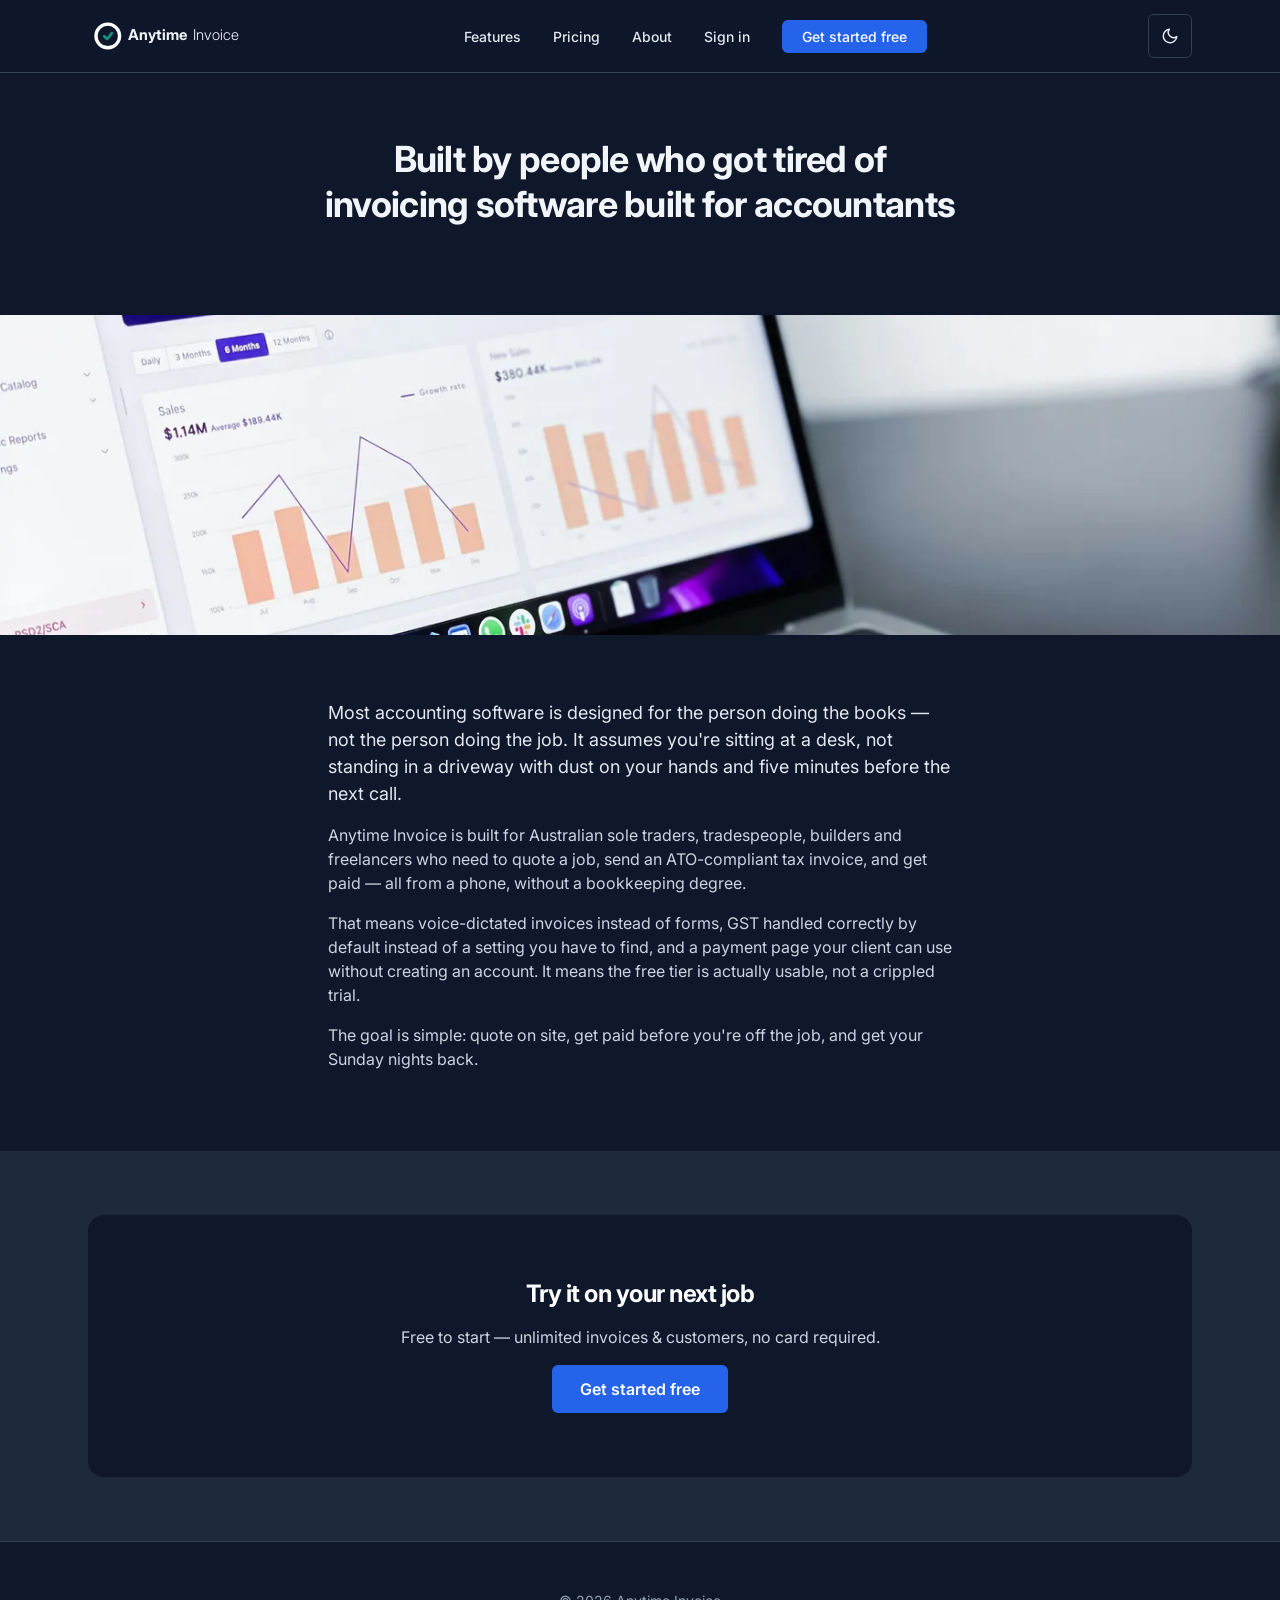
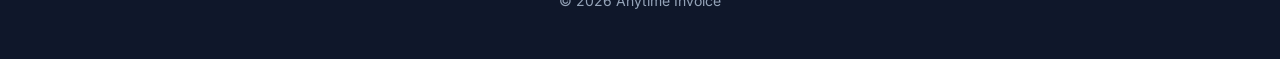
==== about.html @ 4e5fbca1 "Share theme with the app via a cookie on .anytimeinvoice.com.au Co-Authored-By: Claude Sonnet 5.5 <n" ====
<!DOCTYPE html>
<html lang="en-AU">
<head>
  <meta charset="UTF-8">
  <script>
    (function () {
      try {
        // Theme is shared with the app via a cookie on .anytimeinvoice.com.au
        // (assets/theme.js writes it); localStorage is the per-origin fallback.
        var m = document.cookie.match(/(?:^|; )theme=(light|dark|system)/);
        var saved = m ? m[1] : localStorage.getItem('theme');
        if (saved === 'system') {
          saved = matchMedia('(prefers-color-scheme: light)').matches ? 'light' : 'dark';
        }
        if (saved === 'light' || saved === 'dark') {
          document.documentElement.setAttribute('data-theme', saved);
        }
      } catch (e) {}
    })();
  </script>
  <meta name="viewport" content="width=device-width, initial-scale=1.0">
  <title>About — Anytime Invoice</title>
  <meta name="description" content="Anytime Invoice is built for Australian tradies, builders and freelancers who'd rather be on the tools than doing the books.">
  <link rel="canonical" href="https://anytimeinvoice.com.au/about.html">
  <link rel="icon" type="image/svg+xml" href="assets/favicon.svg">
  <link rel="preconnect" href="https://fonts.googleapis.com">
  <link rel="preconnect" href="https://fonts.gstatic.com" crossorigin>
  <link href="https://fonts.googleapis.com/css2?family=Inter:wght@400;500;600;700&display=swap" rel="stylesheet">
  <link rel="stylesheet" href="assets/styles.css">

  <meta property="og:type" content="website">
  <meta property="og:site_name" content="Anytime Invoice">
  <meta property="og:url" content="https://anytimeinvoice.com.au/about.html">
  <meta property="og:title" content="About — Anytime Invoice">
  <meta property="og:description" content="Anytime Invoice is built for Australian tradies, builders and freelancers who'd rather be on the tools than doing the books.">
  <meta property="og:image" content="https://anytimeinvoice.com.au/assets/og-image.png">
  <meta property="og:image:width" content="1200">
  <meta property="og:image:height" content="630">
  <meta name="twitter:card" content="summary_large_image">
  <meta name="twitter:title" content="About — Anytime Invoice">
  <meta name="twitter:description" content="Anytime Invoice is built for Australian tradies, builders and freelancers who'd rather be on the tools than doing the books.">
  <meta name="twitter:image" content="https://anytimeinvoice.com.au/assets/og-image.png">

  <script type="application/ld+json">
  {
    "@context": "https://schema.org",
    "@type": "BreadcrumbList",
    "itemListElement": [
      { "@type": "ListItem", "position": 1, "name": "Home", "item": "https://anytimeinvoice.com.au/" },
      { "@type": "ListItem", "position": 2, "name": "About", "item": "https://anytimeinvoice.com.au/about.html" }
    ]
  }
  </script>
</head>
<body>

  <nav class="nav">
    <div class="wrap">
      <a href="/"><svg class="nav-logo" viewBox="0 0 350 100" width="350" height="100" fill="none" role="img" aria-label="Anytime Invoice">
          <g transform="translate(10, 15) scale(0.583)">
            <rect x="2" y="2" width="116" height="116" rx="26" fill="#0F172A"></rect>
            <circle cx="60" cy="60" r="46" fill="none" stroke="#FFFFFF" stroke-width="13"></circle>
            <rect x="43" y="43" width="34" height="34" fill="#0F172A"></rect>
            <path d="M46 61 L57 72 L76 49" fill="none" stroke="#0d9488" stroke-width="10" stroke-linecap="round" stroke-linejoin="round"></path>
          </g>
          <text x="90" y="58" font-family="Inter, system-ui, sans-serif" font-size="34" font-weight="700" fill="currentColor">Anytime</text>
          <text x="238" y="58" font-family="Inter, system-ui, sans-serif" font-size="34" font-weight="300" fill="currentColor">Invoice</text>
        </svg></a>
      <ul class="nav-links" id="nav-links">
        <li><a href="/features.html">Features</a></li>
        <li><a href="/pricing.html">Pricing</a></li>
        <li><a href="/about.html">About</a></li>
        <li><a href="https://app.anytimeinvoice.com.au/sign-in">Sign in</a></li>
        <li><a href="https://app.anytimeinvoice.com.au/sign-up" class="nav-cta">Get started free</a></li>
      </ul>
      <button class="theme-toggle" id="theme-toggle" type="button" aria-label="Toggle dark mode">
        <svg class="icon-sun" viewBox="0 0 24 24" width="18" height="18" fill="none" stroke="currentColor" stroke-width="2" stroke-linecap="round" stroke-linejoin="round"><circle cx="12" cy="12" r="4"/><path d="M12 2v2M12 20v2M4.93 4.93l1.41 1.41M17.66 17.66l1.41 1.41M2 12h2M20 12h2M6.34 17.66l-1.41 1.41M19.07 4.93l-1.41 1.41"/></svg>
        <svg class="icon-moon" viewBox="0 0 24 24" width="18" height="18" fill="none" stroke="currentColor" stroke-width="2" stroke-linecap="round" stroke-linejoin="round"><path d="M21 12.79A9 9 0 1 1 11.21 3 7 7 0 0 0 21 12.79z"/></svg>
      </button>
      <button class="nav-mobile-toggle" id="nav-toggle" type="button" aria-label="Menu" aria-expanded="false" aria-controls="nav-links">
        <svg class="icon-menu" viewBox="0 0 24 24" width="22" height="22" fill="none" stroke="currentColor" stroke-width="2" stroke-linecap="round" stroke-linejoin="round"><line x1="3" y1="6" x2="21" y2="6"/><line x1="3" y1="12" x2="21" y2="12"/><line x1="3" y1="18" x2="21" y2="18"/></svg>
        <svg class="icon-close" viewBox="0 0 24 24" width="22" height="22" fill="none" stroke="currentColor" stroke-width="2" stroke-linecap="round" stroke-linejoin="round"><line x1="18" y1="6" x2="6" y2="18"/><line x1="6" y1="6" x2="18" y2="18"/></svg>
      </button>
    </div>
  </nav>

  <header class="hero" style="padding: var(--space-16) 0;">
    <div class="wrap">
      <h1 style="font-size: var(--text-4xl);">Built by people who got tired of invoicing software built for accountants</h1>
    </div>
  </header>

  <section class="full-photo-bg about-complexity-bg" role="img" aria-label="An overwhelming analytics dashboard with dense charts and numbers"></section>

  <section>
    <div class="wrap" style="max-width: 42rem;">
      <p style="font-size: var(--text-lg); color: var(--text-strong);">Most accounting software is designed for the person doing the books — not the person doing the job. It assumes you're sitting at a desk, not standing in a driveway with dust on your hands and five minutes before the next call.</p>
      <p>Anytime Invoice is built for Australian sole traders, tradespeople, builders and freelancers who need to quote a job, send an ATO-compliant tax invoice, and get paid — all from a phone, without a bookkeeping degree.</p>
      <p>That means voice-dictated invoices instead of forms, GST handled correctly by default instead of a setting you have to find, and a payment page your client can use without creating an account. It means the free tier is actually usable, not a crippled trial.</p>
      <p>The goal is simple: quote on site, get paid before you're off the job, and get your Sunday nights back.</p>
    </div>
  </section>

  <section style="background: var(--surface-alt);">
    <div class="wrap">
      <div class="cta-band">
        <h2>Try it on your next job</h2>
        <p>Free to start — unlimited invoices &amp; customers, no card required.</p>
        <a href="https://app.anytimeinvoice.com.au/sign-up" class="btn btn-primary">Get started free</a>
      </div>
    </div>
  </section>

  <footer>
    <div class="wrap">
      <p>&copy; 2026 Anytime Invoice</p>
    </div>
  </footer>

  <script defer src="/_vercel/insights/script.js"></script>
  <script defer src="assets/theme.js"></script>
</body>
</html>
---- assets/styles.css ----
/* ───────────────────────────────────────────────────────────────────────
   Anytime Invoice — marketing site styles
   Tokens lifted directly from the Anytime Invoice Design System
   (claude.ai/design project 9eb07b3c-6d69-437f-91e7-3c1ad679ca2a) so this
   transition-period static site matches the real product's brand.
   ─────────────────────────────────────────────────────────────────────── */

:root {
  /* Brand */
  --brand-blue: #2563eb;
  --brand-blue-hover: #1d4ed8;
  --brand-blue-soft: #eff6ff;
  --brand-teal: #0d9488;
  --brand-teal-hover: #0f766e;
  --brand-teal-soft: #f0fdfa;
  --brand-ink: #0f172a;

  /* Neutral ramp */
  --slate-50: #f8fafc;
  --slate-100: #f1f5f9;
  --slate-200: #e2e8f0;
  --slate-300: #cbd5e1;
  --slate-500: #64748b;
  --slate-600: #475569;
  --slate-800: #1e293b;
  --slate-900: #0f172a;
  --white: #ffffff;

  /* Type */
  --font-sans: "Inter", system-ui, -apple-system, "Segoe UI", Roboto, sans-serif;
  --text-sm: 0.875rem;
  --text-base: 1rem;
  --text-lg: 1.125rem;
  --text-xl: 1.25rem;
  --text-2xl: 1.5rem;
  --text-3xl: 1.875rem;
  --text-4xl: 2.25rem;
  --text-5xl: 3rem;

  /* Spacing / radius / shadow */
  --space-2: 0.5rem;
  --space-4: 1rem;
  --space-6: 1.5rem;
  --space-8: 2rem;
  --space-12: 3rem;
  --space-16: 4rem;
  --space-20: 5rem;
  --radius-md: 0.375rem;
  --radius-lg: 0.75rem;
  --radius-xl: 1rem;
  --shadow-sm: 0 1px 3px 0 rgba(15, 23, 42, 0.08), 0 1px 2px -1px rgba(15, 23, 42, 0.08);
  --shadow-md: 0 4px 6px -1px rgba(15, 23, 42, 0.08), 0 2px 4px -2px rgba(15, 23, 42, 0.06);
  --shadow-lg: 0 10px 15px -3px rgba(15, 23, 42, 0.10), 0 4px 6px -4px rgba(15, 23, 42, 0.05);
  --container-max: 72rem;

  /* Semantic theme tokens — DARK is the default appearance (site-wide
     decision, not tied to OS preference). Light mode is opt-out only, via
     the toggle setting data-theme="light" (persisted to localStorage).
     --white/--brand-ink/etc. above stay their literal colors always,
     since several rules (button text on blue, headline text over photos,
     the CTA band's own dark background) depend on them NOT changing when
     the page theme flips. --on-dark is the fixed-white counterpart for
     exactly those cases. */
  --surface: #0f172a;
  --surface-alt: #1e293b;
  --heading: #f1f5f9;
  --text: #cbd5e1;
  --text-strong: #e2e8f0;
  --text-muted: #94a3b8;
  --border: #334155;
  --nav-bg: rgba(15, 23, 42, 0.85);
  --icon-soft: #1e3a5f;
  --on-dark: #ffffff;
  --link: #60a5fa; /* brand-blue is 3.6:1 on the dark surface; this is 7:1 */
}

:root[data-theme="light"] {
  --surface: var(--white);
  --surface-alt: var(--slate-50);
  --heading: var(--brand-ink);
  --text: var(--slate-600);
  --text-strong: var(--slate-800);
  --text-muted: var(--slate-500);
  --border: var(--slate-200);
  --nav-bg: rgba(255, 255, 255, 0.9);
  --icon-soft: var(--brand-blue-soft);
  --link: var(--brand-blue);
}

* { box-sizing: border-box; }
html { scroll-behavior: smooth; }
@media (prefers-reduced-motion: reduce) { html { scroll-behavior: auto; } * { transition: none !important; } }
body {
  margin: 0;
  font-family: var(--font-sans);
  color: var(--text-strong);
  background: var(--surface);
  line-height: 1.5;
  -webkit-font-smoothing: antialiased;
}
h1, h2, h3 { color: var(--heading); line-height: 1.25; letter-spacing: -0.02em; margin: 0 0 var(--space-4); }
p { margin: 0 0 var(--space-4); color: var(--text); }
a { color: var(--link); text-decoration: none; }
a, button { transition: color .2s, background-color .2s, border-color .2s; }
:focus-visible { outline: 2px solid var(--link); outline-offset: 3px; border-radius: var(--radius-md); }
img, svg { max-width: 100%; display: block; }
.skip { position: absolute; left: var(--space-4); top: -4rem; z-index: 20; background: var(--brand-blue); color: var(--on-dark); padding: var(--space-2) var(--space-4); border-radius: var(--radius-md); }
.skip:focus { top: var(--space-2); }

.wrap { max-width: var(--container-max); margin: 0 auto; padding: 0 var(--space-6); }

/* ── Nav ─────────────────────────────────────────────────────────────── */
.nav {
  border-bottom: 1px solid var(--border);
  position: sticky;
  top: 0;
  background: var(--nav-bg);
  backdrop-filter: blur(8px);
  z-index: 10;
}
.nav .wrap { display: flex; align-items: center; justify-content: space-between; height: 4.5rem; position: relative; }
.nav-logo { height: 2.75rem; width: auto; color: var(--heading); }
.nav-links { display: flex; align-items: center; gap: var(--space-8); list-style: none; margin: 0; padding: 0; }
.nav-links a { color: var(--text-strong); font-weight: 500; font-size: var(--text-sm); }
.nav-links a:not(.nav-cta) { padding: 0.875rem 0; } /* ≥44px tap height */
.nav-links a:hover { color: var(--link); }
.nav-cta {
  background: var(--brand-blue);
  color: var(--on-dark) !important;
  padding: 0.5rem 1.25rem;
  border-radius: var(--radius-md);
  font-weight: 600;
}
.nav-cta:hover { background: var(--brand-blue-hover); }
.nav-mobile-toggle {
  display: none;
  align-items: center; justify-content: center;
  width: 2.75rem; height: 2.75rem; margin-left: 0.5rem;
  border-radius: var(--radius-md);
  border: 1px solid var(--border); background: transparent; color: var(--text-strong);
  cursor: pointer;
}
.nav-mobile-toggle:hover { border-color: var(--link); color: var(--link); }
.nav-mobile-toggle .icon-close { display: none; }
.nav-mobile-toggle[aria-expanded="true"] .icon-menu { display: none; }
.nav-mobile-toggle[aria-expanded="true"] .icon-close { display: block; }
.theme-toggle {
  display: inline-flex; align-items: center; justify-content: center;
  width: 2.75rem; height: 2.75rem; border-radius: var(--radius-md);
  border: 1px solid var(--border); background: transparent; color: var(--text-strong);
  cursor: pointer;
}
.theme-toggle:hover { border-color: var(--link); color: var(--link); }
.theme-toggle .icon-sun { display: none; }
.theme-toggle .icon-moon { display: block; }
:root[data-theme="light"] .theme-toggle .icon-sun { display: block; }
:root[data-theme="light"] .theme-toggle .icon-moon { display: none; }

/* ── Hero ────────────────────────────────────────────────────────────── */
/* Matches the real, live app.anytimeinvoice.com.au landing page (F48):
   centered logo above the heading, plain white background, blue accent. */
.hero { padding: var(--space-20) 0; text-align: center; background: var(--surface); }
.hero h1 { font-size: var(--text-4xl); max-width: 40rem; margin: 0 auto var(--space-6); }
.hero .accent { color: var(--brand-blue); }
.hero .lede { font-size: var(--text-lg); max-width: 34rem; margin: 0 auto var(--space-8); }
.hero-actions { display: flex; gap: var(--space-4); justify-content: center; flex-wrap: wrap; }

/* Full-width photo hero (any page) */
.hero-photo {
  position: relative;
  padding: var(--space-20) 0;
  background-size: cover;
  background-position: center;
  background-repeat: no-repeat;
  color: var(--on-dark);
}
.hero-photo h1, .hero-photo .lede { color: var(--on-dark); }
.hero-photo .accent { color: #bfdbfe; }
.home-hero-photo { background-image: linear-gradient(rgba(15, 23, 42, 0.6), rgba(15, 23, 42, 0.6)), url('photos/hero-ladder.webp'); }
.pricing-hero-photo { background-image: linear-gradient(rgba(15, 23, 42, 0.55), rgba(15, 23, 42, 0.55)), url('photos/pricing-band.webp'); }

/* Full-width photo section backgrounds (reused pattern from .hero-photo) */
.section-photo-bg {
  padding: var(--space-20) 0;
  background-size: cover;
  background-position: center;
  background-repeat: no-repeat;
  color: var(--on-dark);
}
.section-photo-bg.quote-to-paid-bg {
  background-image: linear-gradient(rgba(15, 23, 42, 0.6), rgba(15, 23, 42, 0.6)), url('photos/quote-to-paid.webp');
}
.section-photo-bg .section-eyebrow, .section-photo-bg h2, .section-photo-bg p { color: var(--on-dark); }
.quote-to-paid-bg h2 { font-size: var(--text-3xl); }
.quote-to-paid-bg p { font-size: var(--text-lg); }

.full-photo-bg {
  min-height: 20rem;
  background-size: cover;
  background-position: center;
  background-repeat: no-repeat;
}

/* "Window" effect: background stays fixed while content scrolls over it,
   like looking through a window. Degrades gracefully to a normal cover
   background on iOS Safari, which doesn't support fixed attachment. */
.about-complexity-bg {
  background-image: url('photos/about-complexity.webp');
  background-attachment: fixed;
}

/* ── Buttons ─────────────────────────────────────────────────────────── */
.btn {
  display: inline-flex; align-items: center; justify-content: center;
  padding: 0.75rem 1.75rem; border-radius: var(--radius-md);
  font-weight: 600; font-size: var(--text-base); border: none; cursor: pointer;
}
.btn-primary { background: var(--brand-blue); color: var(--on-dark); }
.btn-primary:hover { background: var(--brand-blue-hover); }
/* Intentionally NOT theme-aware: .btn-ghost is used as a light pill over
   photo hero backgrounds (always dark-scrimmed regardless of page theme)
   and as a secondary action in .price-card. A fixed white/dark-ink
   treatment reads correctly in both places in both themes. */
.btn-ghost { background: var(--white); color: var(--brand-ink); border: 1px solid var(--slate-300); }
.btn-ghost:hover { border-color: var(--slate-500); }

/* ── Sections ────────────────────────────────────────────────────────── */
section { padding: var(--space-16) 0; }
.section-eyebrow { text-transform: uppercase; letter-spacing: 0.05em; font-size: var(--text-sm); font-weight: 600; color: var(--brand-teal); margin-bottom: var(--space-2); }
:root[data-theme="light"] section:not(.section-photo-bg) .section-eyebrow { color: var(--brand-teal-hover); } /* 5.5:1 on white */
.section-head { text-align: center; max-width: 40rem; margin: 0 auto var(--space-12); }

.grid-3 { display: grid; grid-template-columns: repeat(3, 1fr); gap: var(--space-6); }
.grid-4 { display: grid; grid-template-columns: repeat(2, 1fr); gap: var(--space-6); }
.grid-2 { display: grid; grid-template-columns: repeat(2, 1fr); gap: var(--space-8); align-items: center; }

.card {
  background: var(--surface); border: 1px solid var(--border); border-radius: var(--radius-xl);
  padding: var(--space-8);
}
.photo-card { border-radius: var(--radius-xl); overflow: hidden; border: 1px solid var(--border); }
.photo-card img { width: 100%; height: 100%; display: block; object-fit: cover; }
.card h3 { font-size: var(--text-lg); margin-bottom: var(--space-2); text-align: center; }
.card p { text-align: center; }
.card .icon {
  width: 3rem; height: 3rem; border-radius: 9999px; background: var(--icon-soft); color: var(--brand-teal);
  display: flex; align-items: center; justify-content: center; font-size: var(--text-xl);
  margin: 0 auto var(--space-4);
}
:root[data-theme="light"] .card .icon { color: var(--brand-blue); }

/* ── Pricing ─────────────────────────────────────────────────────────── */
/* Matches the real F48 pricing cards: plain bordered Free card, Pro card
   gets a tinted-blue background + blue ring (not a teal border). */
.pricing-grid { display: grid; grid-template-columns: repeat(2, 1fr); gap: var(--space-6); max-width: 46rem; margin: 0 auto; }
.price-card { display: flex; flex-direction: column; border: 1px solid var(--border); border-radius: var(--radius-xl); padding: var(--space-8); background: var(--surface); }
.price-card .btn { margin-top: auto; }
.price-card.featured { border: 1px solid var(--brand-blue); background: var(--icon-soft); box-shadow: 0 0 0 1px var(--brand-blue); }
.price-amount { font-size: var(--text-4xl); font-weight: 700; color: var(--heading); margin: var(--space-4) 0; }
.price-amount span { font-size: var(--text-base); font-weight: 500; color: var(--text-muted); }
.price-features { list-style: none; padding: 0; margin: var(--space-6) 0; }
.price-features li { padding: 0.375rem 0; padding-left: 1.5rem; position: relative; color: var(--text); font-size: var(--text-sm); }
.price-features li::before { content: "✓"; position: absolute; left: 0; color: var(--brand-teal); font-weight: 700; }

/* ── CTA band ────────────────────────────────────────────────────────── */
.cta-band { background: var(--brand-ink); color: var(--on-dark); text-align: center; border-radius: var(--radius-xl); padding: var(--space-16) var(--space-8); }
.cta-band h2 { color: var(--on-dark); }
.cta-band p { color: var(--slate-300); }

.legal h2 { font-size: var(--text-lg); margin: var(--space-8) 0 var(--space-2); }
.legal h2:first-child { margin-top: 0; }
.legal ul { margin: 0 0 var(--space-4); padding-left: var(--space-6); color: var(--text); }
.legal li { margin-bottom: 0.375rem; }
.legal strong, .legal .strong { color: var(--text-strong); }
.legal p.strong { color: var(--text-strong); }

/* ── Footer ──────────────────────────────────────────────────────────── */
footer { border-top: 1px solid var(--border); padding: var(--space-12) 0; }
footer .wrap { text-align: center; }
.footer-links { display: flex; justify-content: center; flex-wrap: wrap; gap: 0 var(--space-6); margin-bottom: var(--space-4); }
.footer-links a { color: var(--text); font-size: var(--text-sm); padding: 0.75rem 0.25rem; }
.footer-links a:hover { color: var(--link); }
footer p { margin: 0; font-size: var(--text-sm); color: var(--text-muted); }

/* ── Responsive ──────────────────────────────────────────────────────── */
@media (max-width: 768px) {
  .nav-mobile-toggle { display: inline-flex; }
  .theme-toggle { margin-left: auto; }
  .nav-links {
    display: none;
    position: absolute; top: 100%; left: 0; right: 0;
    flex-direction: column; align-items: stretch;
    gap: var(--space-4);
    margin: 0; padding: var(--space-6);
    background: var(--surface);
    border-bottom: 1px solid var(--border);
    box-shadow: 0 10px 20px rgba(0, 0, 0, 0.25);
  }
  .nav-links.open { display: flex; }
  .nav-cta { text-align: center; padding-block: 0.875rem; }
  .hero h1 { font-size: var(--text-3xl); }
  .hero .lede { font-size: var(--text-lg); }
  .grid-3, .grid-4, .grid-2, .pricing-grid { grid-template-columns: 1fr; }
  section { padding: var(--space-12) 0; }
  .hero, .hero-photo { padding: var(--space-12) 0; }
  .card { padding: var(--space-6); }
  .cta-band { padding: var(--space-12) var(--space-6); }
}
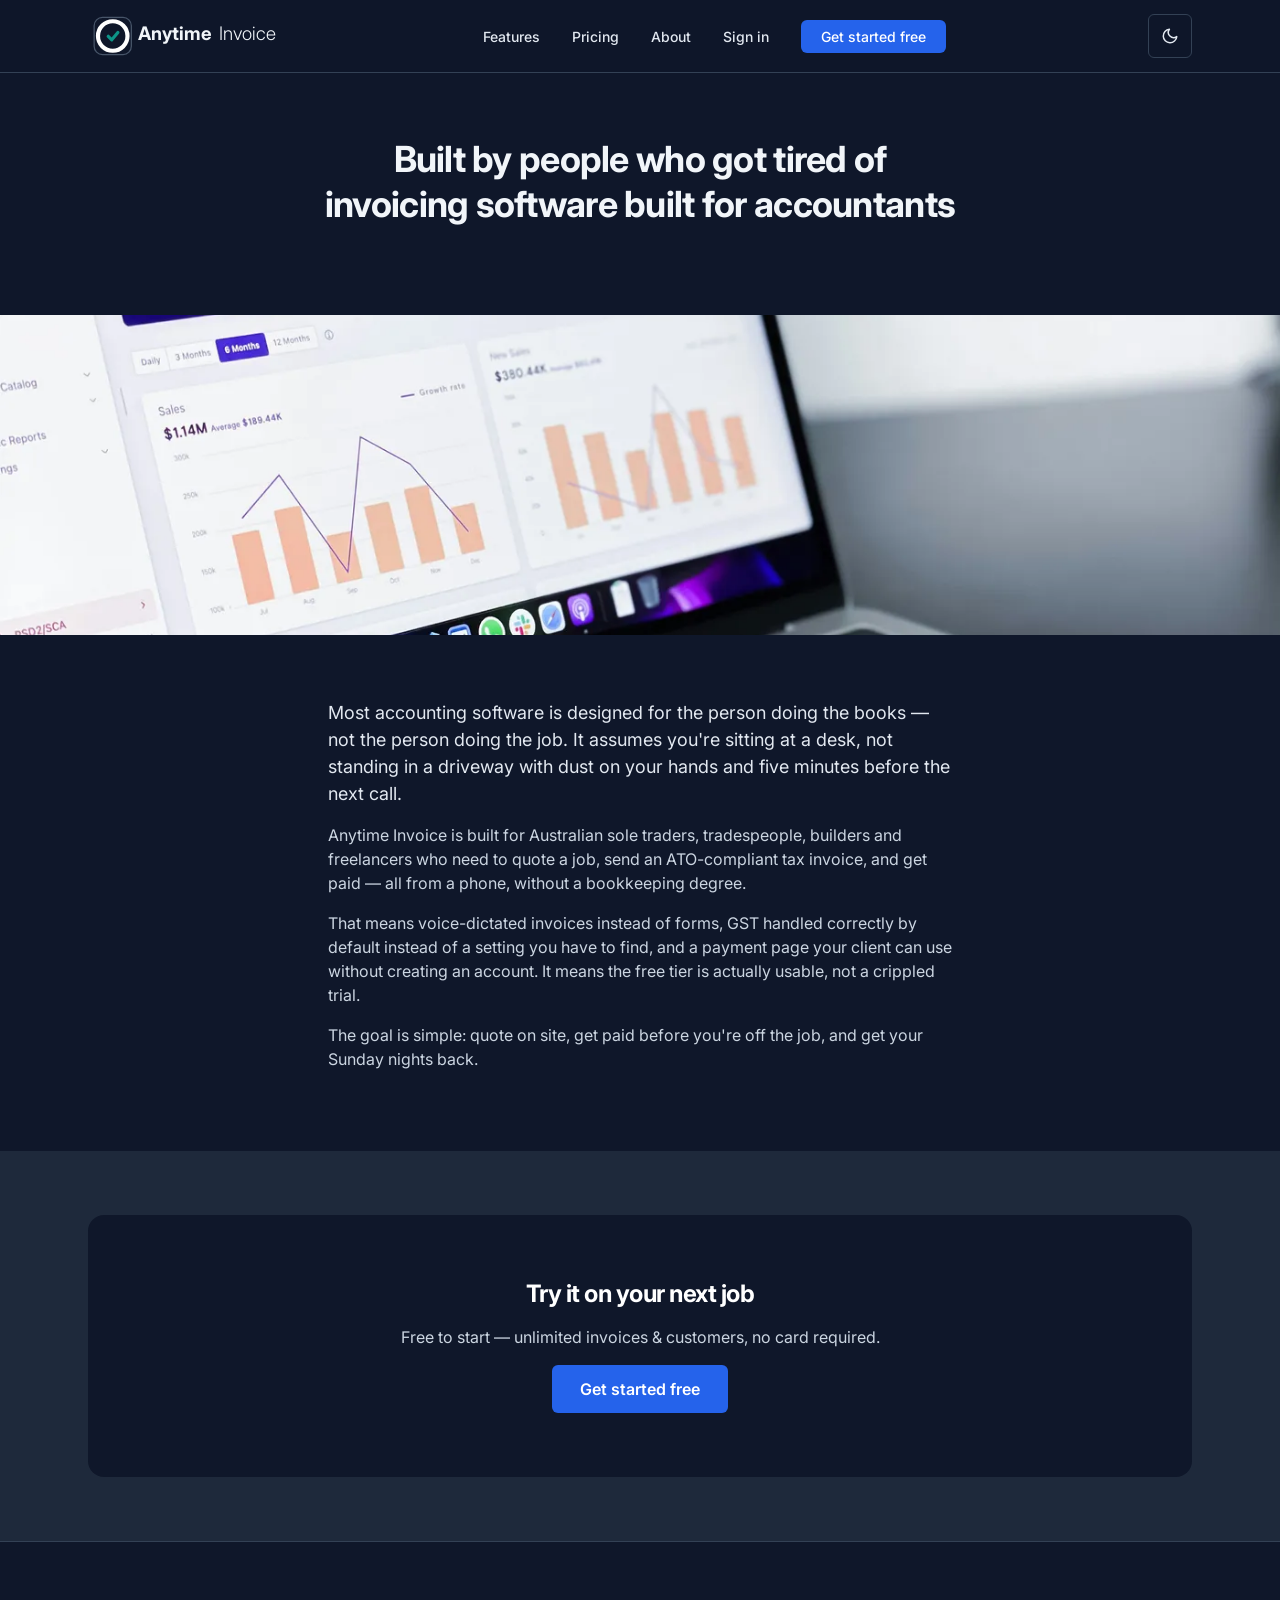
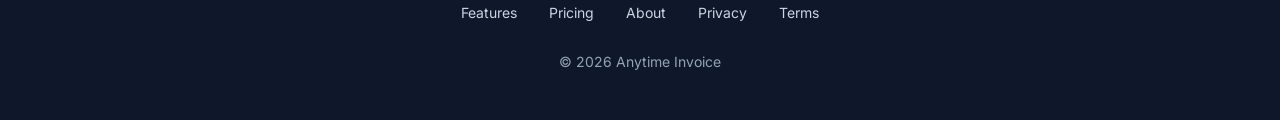
==== commit 748607f3: "Marketing site UX/UI pass: a11y, tap targets, bigger logo, privacy/terms pages (#9) * Rebrand logo f" ====
--- a/about.html
+++ b/about.html
@@ -5,13 +5,7 @@
   <script>
     (function () {
       try {
-        // Theme is shared with the app via a cookie on .anytimeinvoice.com.au
-        // (assets/theme.js writes it); localStorage is the per-origin fallback.
-        var m = document.cookie.match(/(?:^|; )theme=(light|dark|system)/);
-        var saved = m ? m[1] : localStorage.getItem('theme');
-        if (saved === 'system') {
-          saved = matchMedia('(prefers-color-scheme: light)').matches ? 'light' : 'dark';
-        }
+        var saved = localStorage.getItem('theme');
         if (saved === 'light' || saved === 'dark') {
           document.documentElement.setAttribute('data-theme', saved);
         }
@@ -53,12 +47,13 @@
   </script>
 </head>
 <body>
+  <a class="skip" href="#main">Skip to content</a>
 
   <nav class="nav">
     <div class="wrap">
-      <a href="/"><svg class="nav-logo" viewBox="0 0 350 100" width="350" height="100" fill="none" role="img" aria-label="Anytime Invoice">
+      <a href="/"><svg class="nav-logo" viewBox="0 10 350 80" width="350" height="80" fill="none" role="img" aria-label="Anytime Invoice">
           <g transform="translate(10, 15) scale(0.583)">
-            <rect x="2" y="2" width="116" height="116" rx="26" fill="#0F172A"></rect>
+            <rect x="2" y="2" width="116" height="116" rx="26" fill="#0F172A" stroke="#475569" stroke-width="4"></rect>
             <circle cx="60" cy="60" r="46" fill="none" stroke="#FFFFFF" stroke-width="13"></circle>
             <rect x="43" y="43" width="34" height="34" fill="#0F172A"></rect>
             <path d="M46 61 L57 72 L76 49" fill="none" stroke="#0d9488" stroke-width="10" stroke-linecap="round" stroke-linejoin="round"></path>
@@ -84,7 +79,7 @@
     </div>
   </nav>
 
-  <header class="hero" style="padding: var(--space-16) 0;">
+  <header id="main" class="hero" style="padding: var(--space-16) 0;">
     <div class="wrap">
       <h1 style="font-size: var(--text-4xl);">Built by people who got tired of invoicing software built for accountants</h1>
     </div>
@@ -113,6 +108,7 @@
 
   <footer>
     <div class="wrap">
+      <nav class="footer-links" aria-label="Footer"><a href="/features.html">Features</a><a href="/pricing.html">Pricing</a><a href="/about.html">About</a><a href="/privacy.html">Privacy</a><a href="/terms.html">Terms</a></nav>
       <p>&copy; 2026 Anytime Invoice</p>
     </div>
   </footer>
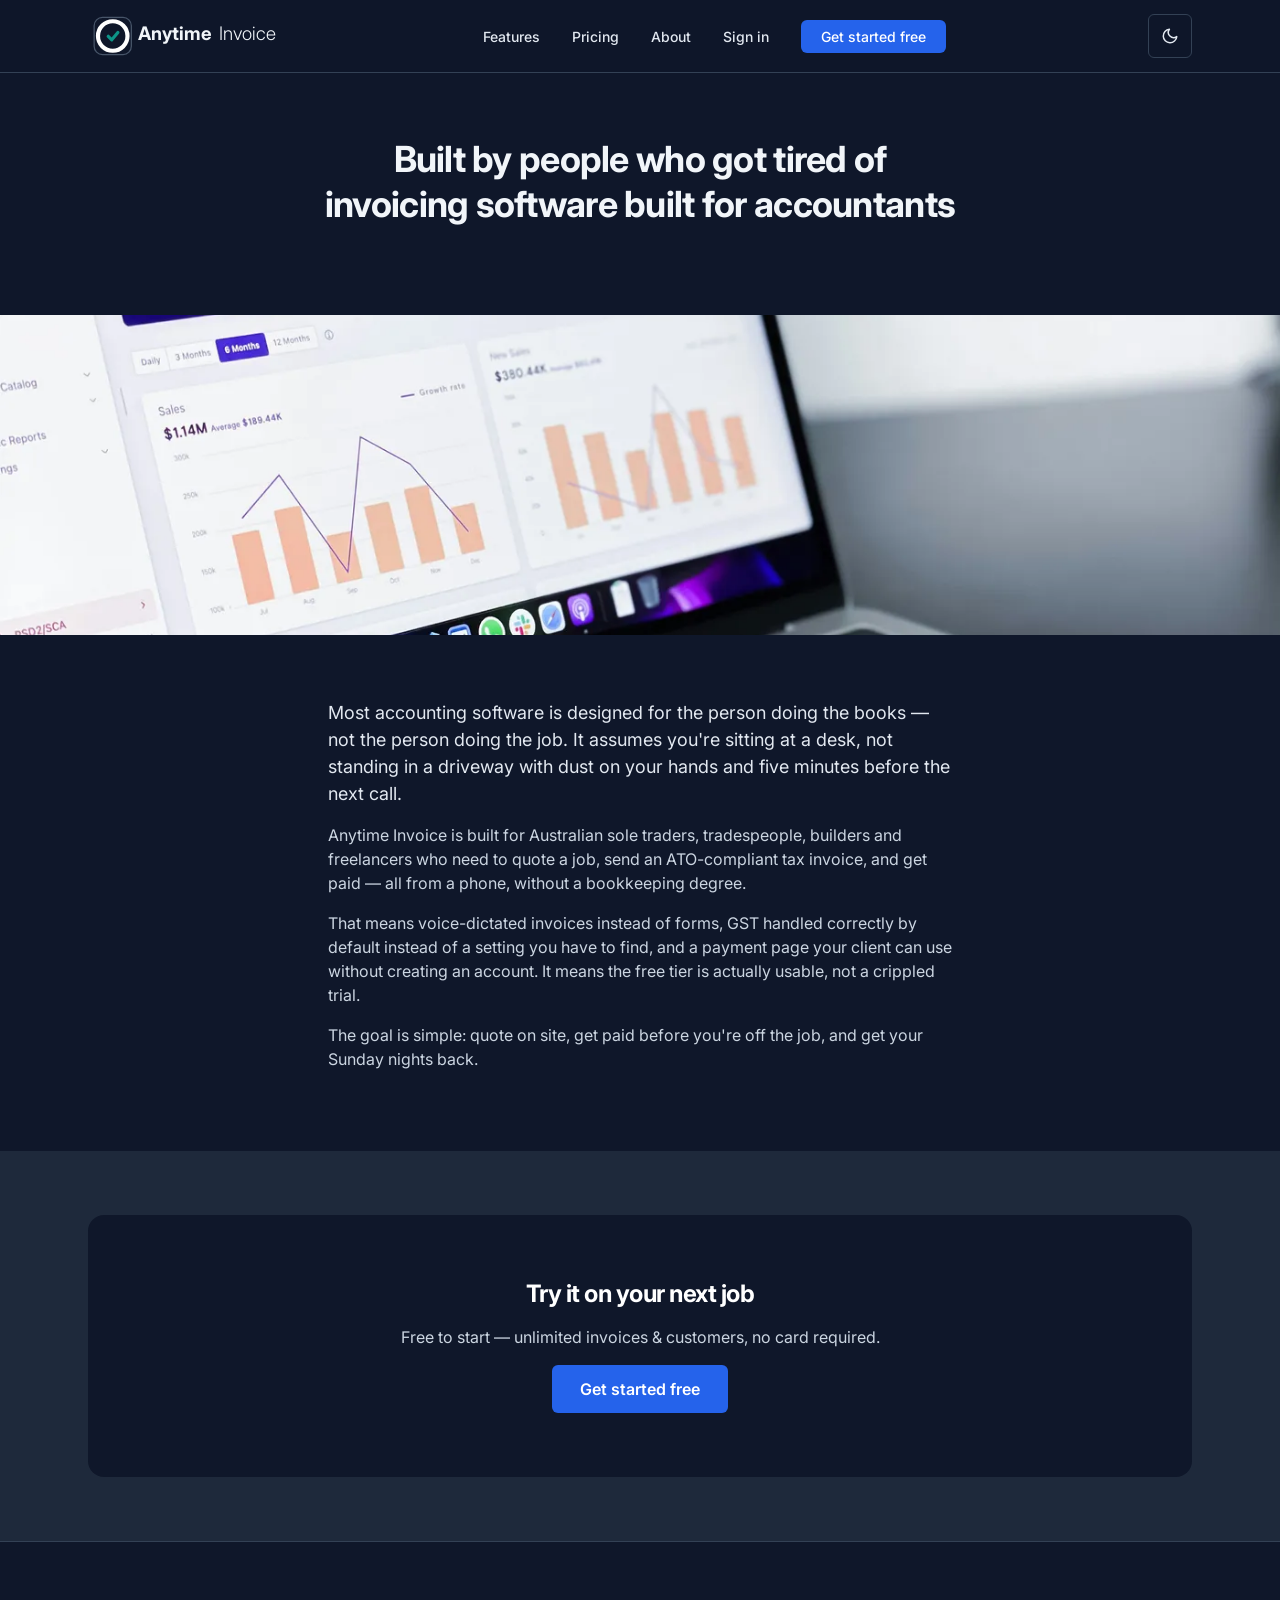
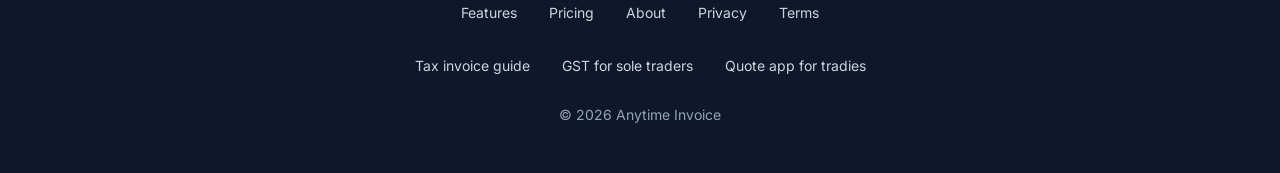
==== commit b81cbd61: "Add three search-intent guide pages + footer guides row + sitemap - /ato-compliant-tax-invoice.html:" ====
--- a/about.html
+++ b/about.html
@@ -5,7 +5,13 @@
   <script>
     (function () {
       try {
-        var saved = localStorage.getItem('theme');
+        // Theme is shared with the app via a cookie on .anytimeinvoice.com.au
+        // (assets/theme.js writes it); localStorage is the per-origin fallback.
+        var m = document.cookie.match(/(?:^|; )theme=(light|dark|system)/);
+        var saved = m ? m[1] : localStorage.getItem('theme');
+        if (saved === 'system') {
+          saved = matchMedia('(prefers-color-scheme: light)').matches ? 'light' : 'dark';
+        }
         if (saved === 'light' || saved === 'dark') {
           document.documentElement.setAttribute('data-theme', saved);
         }
@@ -13,7 +19,7 @@
     })();
   </script>
   <meta name="viewport" content="width=device-width, initial-scale=1.0">
-  <title>About — Anytime Invoice</title>
+  <title>About Anytime Invoice — Invoicing Built for Tradies</title>
   <meta name="description" content="Anytime Invoice is built for Australian tradies, builders and freelancers who'd rather be on the tools than doing the books.">
   <link rel="canonical" href="https://anytimeinvoice.com.au/about.html">
   <link rel="icon" type="image/svg+xml" href="assets/favicon.svg">
@@ -25,13 +31,13 @@
   <meta property="og:type" content="website">
   <meta property="og:site_name" content="Anytime Invoice">
   <meta property="og:url" content="https://anytimeinvoice.com.au/about.html">
-  <meta property="og:title" content="About — Anytime Invoice">
+  <meta property="og:title" content="About Anytime Invoice — Invoicing Built for Tradies">
   <meta property="og:description" content="Anytime Invoice is built for Australian tradies, builders and freelancers who'd rather be on the tools than doing the books.">
   <meta property="og:image" content="https://anytimeinvoice.com.au/assets/og-image.png">
   <meta property="og:image:width" content="1200">
   <meta property="og:image:height" content="630">
   <meta name="twitter:card" content="summary_large_image">
-  <meta name="twitter:title" content="About — Anytime Invoice">
+  <meta name="twitter:title" content="About Anytime Invoice — Invoicing Built for Tradies">
   <meta name="twitter:description" content="Anytime Invoice is built for Australian tradies, builders and freelancers who'd rather be on the tools than doing the books.">
   <meta name="twitter:image" content="https://anytimeinvoice.com.au/assets/og-image.png">
 
@@ -79,7 +85,8 @@
     </div>
   </nav>
 
-  <header id="main" class="hero" style="padding: var(--space-16) 0;">
+  <main id="main">
+  <header class="hero" style="padding: var(--space-16) 0;">
     <div class="wrap">
       <h1 style="font-size: var(--text-4xl);">Built by people who got tired of invoicing software built for accountants</h1>
     </div>
@@ -106,9 +113,12 @@
     </div>
   </section>
 
+  </main>
+
   <footer>
     <div class="wrap">
       <nav class="footer-links" aria-label="Footer"><a href="/features.html">Features</a><a href="/pricing.html">Pricing</a><a href="/about.html">About</a><a href="/privacy.html">Privacy</a><a href="/terms.html">Terms</a></nav>
+      <nav class="footer-links" aria-label="Guides"><a href="/ato-compliant-tax-invoice.html">Tax invoice guide</a><a href="/gst-invoice-sole-trader.html">GST for sole traders</a><a href="/quote-app-for-tradies.html">Quote app for tradies</a></nav>
       <p>&copy; 2026 Anytime Invoice</p>
     </div>
   </footer>
--- a/assets/styles.css
+++ b/assets/styles.css
@@ -272,11 +272,14 @@
 .legal ul { margin: 0 0 var(--space-4); padding-left: var(--space-6); color: var(--text); }
 .legal li { margin-bottom: 0.375rem; }
 .legal strong, .legal .strong { color: var(--text-strong); }
+.legal a { text-decoration: underline; text-underline-offset: 2px; }
+.legal .note { font-size: var(--text-sm); color: var(--text-muted); border-top: 1px solid var(--border); padding-top: var(--space-4); margin-top: var(--space-8); }
 .legal p.strong { color: var(--text-strong); }
 
 /* ── Footer ──────────────────────────────────────────────────────────── */
 footer { border-top: 1px solid var(--border); padding: var(--space-12) 0; }
 footer .wrap { text-align: center; }
+.footer-links + .footer-links { margin-top: calc(-1 * var(--space-2)); }
 .footer-links { display: flex; justify-content: center; flex-wrap: wrap; gap: 0 var(--space-6); margin-bottom: var(--space-4); }
 .footer-links a { color: var(--text); font-size: var(--text-sm); padding: 0.75rem 0.25rem; }
 .footer-links a:hover { color: var(--link); }
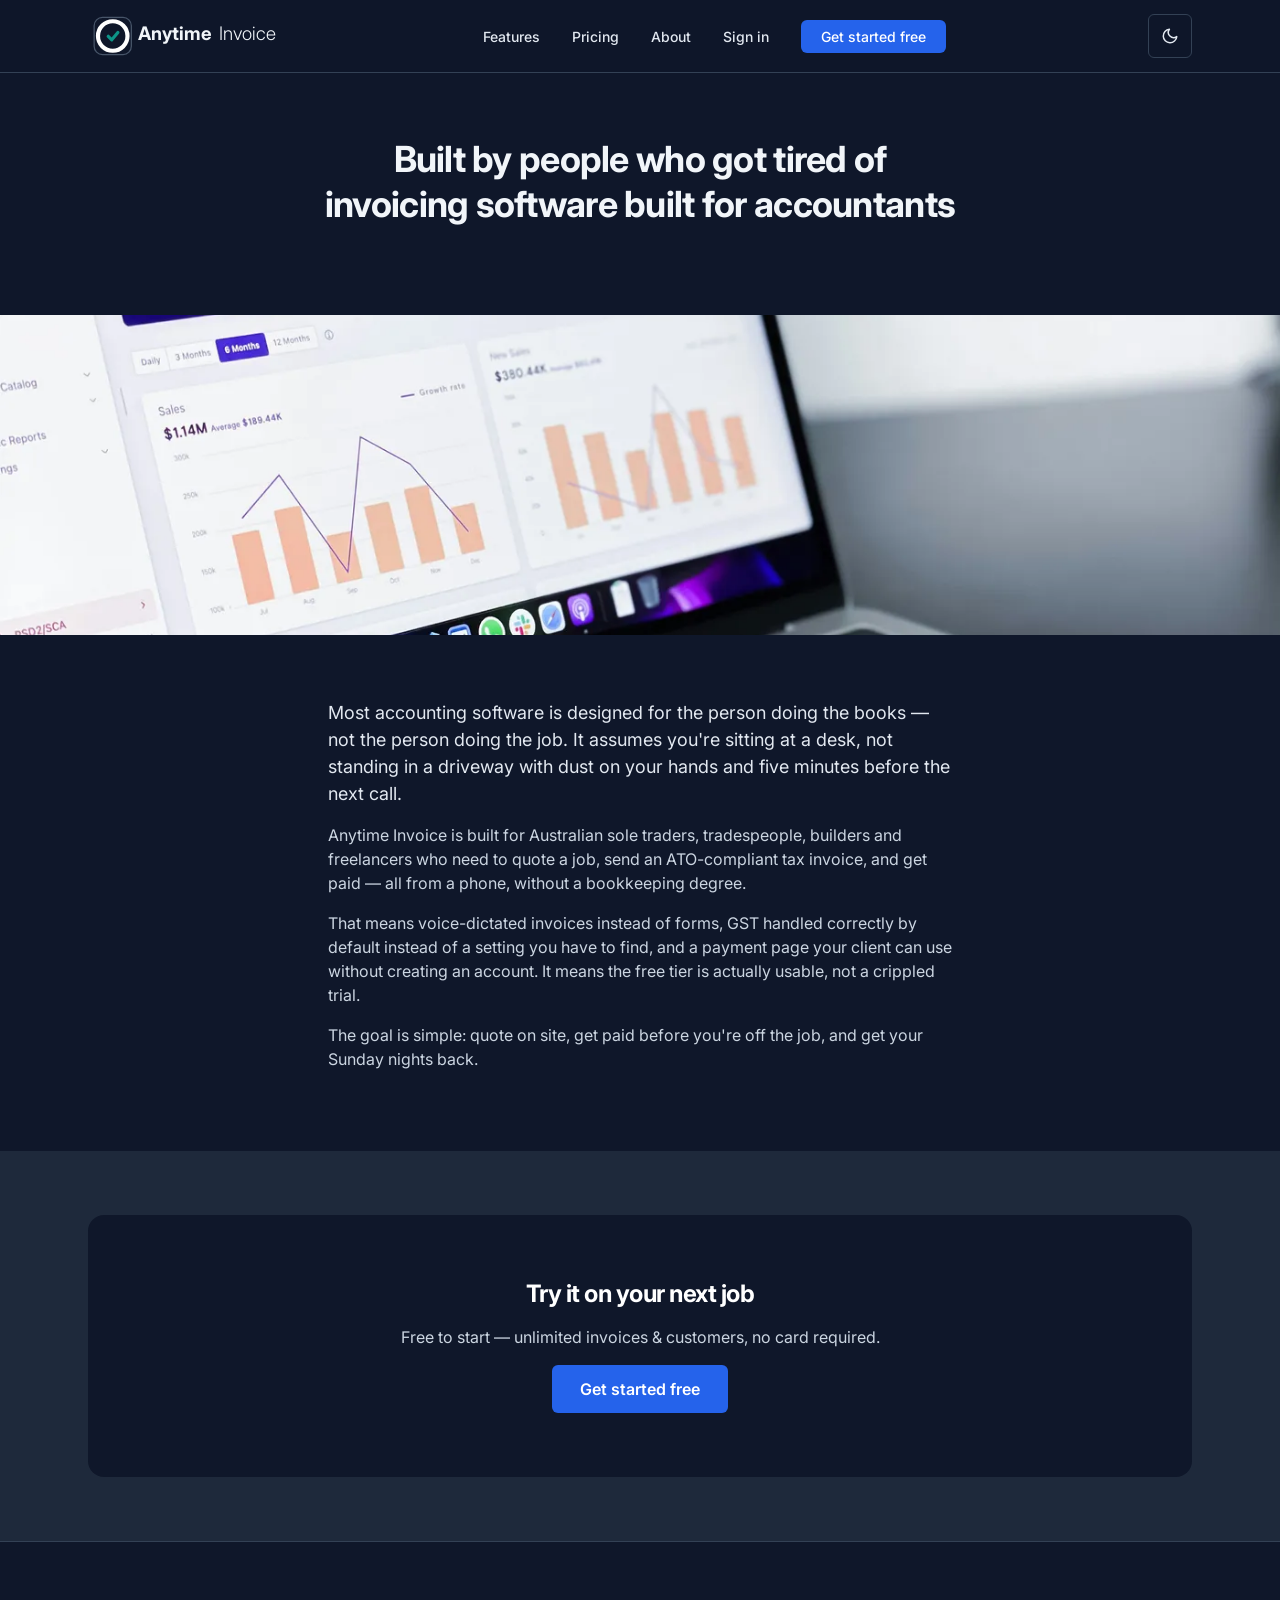
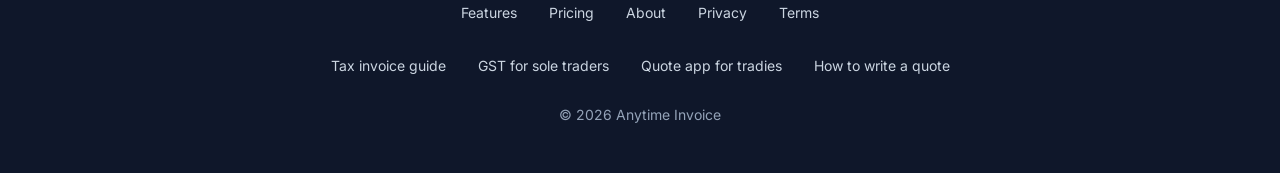
==== commit 55499665: "Content: how to write a quote for a job; add llms.txt Co-Authored-By: Claude Sonnet 5.5 <noreply@ant" ====
--- a/about.html
+++ b/about.html
@@ -118,7 +118,7 @@
   <footer>
     <div class="wrap">
       <nav class="footer-links" aria-label="Footer"><a href="/features.html">Features</a><a href="/pricing.html">Pricing</a><a href="/about.html">About</a><a href="/privacy.html">Privacy</a><a href="/terms.html">Terms</a></nav>
-      <nav class="footer-links" aria-label="Guides"><a href="/ato-compliant-tax-invoice.html">Tax invoice guide</a><a href="/gst-invoice-sole-trader.html">GST for sole traders</a><a href="/quote-app-for-tradies.html">Quote app for tradies</a></nav>
+      <nav class="footer-links" aria-label="Guides"><a href="/ato-compliant-tax-invoice.html">Tax invoice guide</a><a href="/gst-invoice-sole-trader.html">GST for sole traders</a><a href="/quote-app-for-tradies.html">Quote app for tradies</a><a href="/how-to-write-a-quote-for-a-job.html">How to write a quote</a></nav>
       <p>&copy; 2026 Anytime Invoice</p>
     </div>
   </footer>
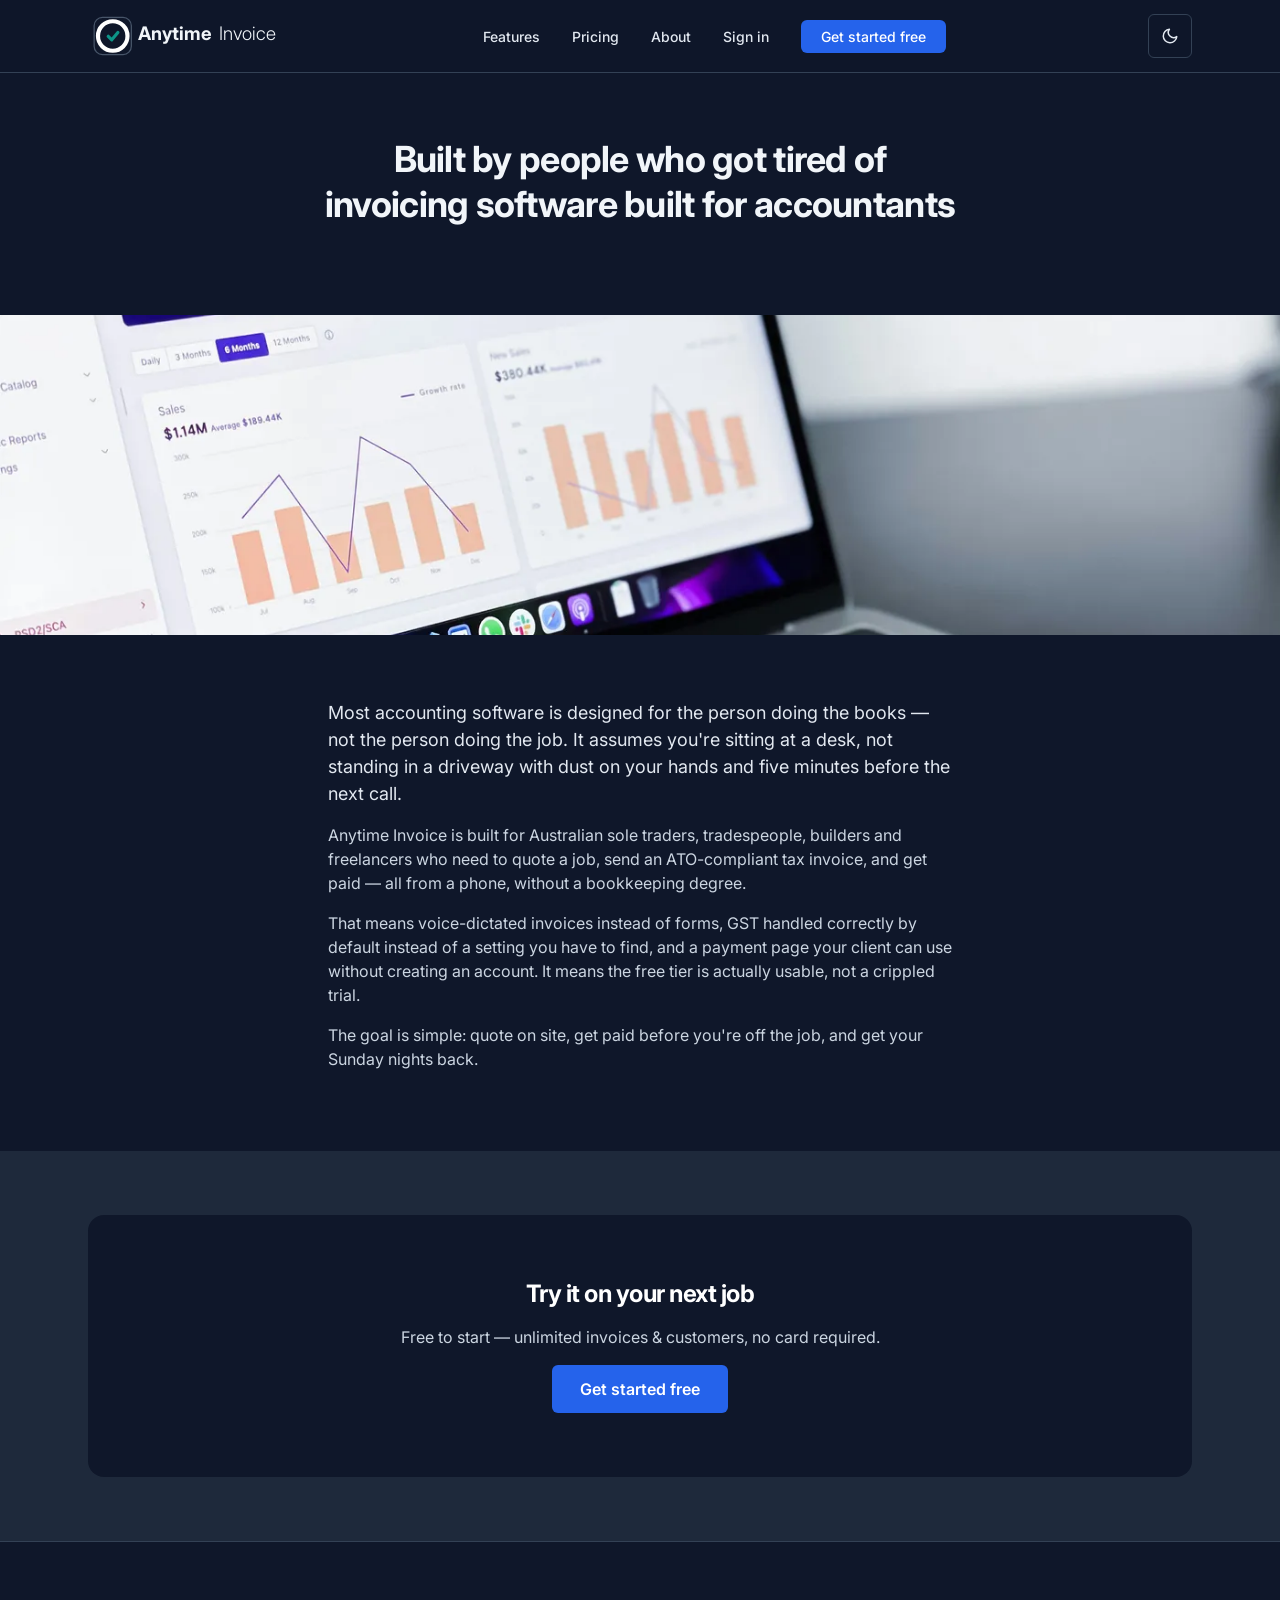
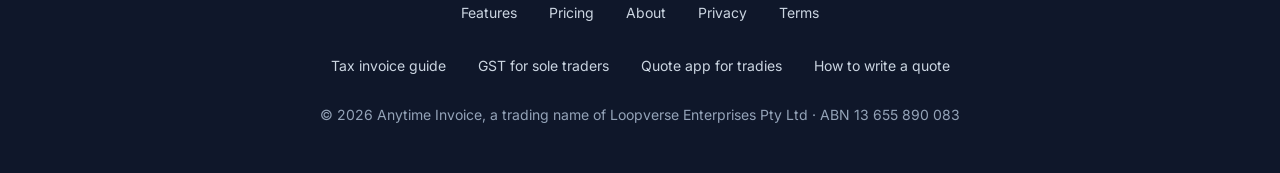
==== commit 79f3735f: "Identity: footer shows trading name, Loopverse Enterprises Pty Ltd and ABN; Organization legalName/t" ====
--- a/about.html
+++ b/about.html
@@ -119,7 +119,7 @@
     <div class="wrap">
       <nav class="footer-links" aria-label="Footer"><a href="/features.html">Features</a><a href="/pricing.html">Pricing</a><a href="/about.html">About</a><a href="/privacy.html">Privacy</a><a href="/terms.html">Terms</a></nav>
       <nav class="footer-links" aria-label="Guides"><a href="/ato-compliant-tax-invoice.html">Tax invoice guide</a><a href="/gst-invoice-sole-trader.html">GST for sole traders</a><a href="/quote-app-for-tradies.html">Quote app for tradies</a><a href="/how-to-write-a-quote-for-a-job.html">How to write a quote</a></nav>
-      <p>&copy; 2026 Anytime Invoice</p>
+      <p>&copy; 2026 Anytime Invoice, a trading name of Loopverse Enterprises Pty Ltd &middot; ABN 13 655 890 083</p>
     </div>
   </footer>
 
